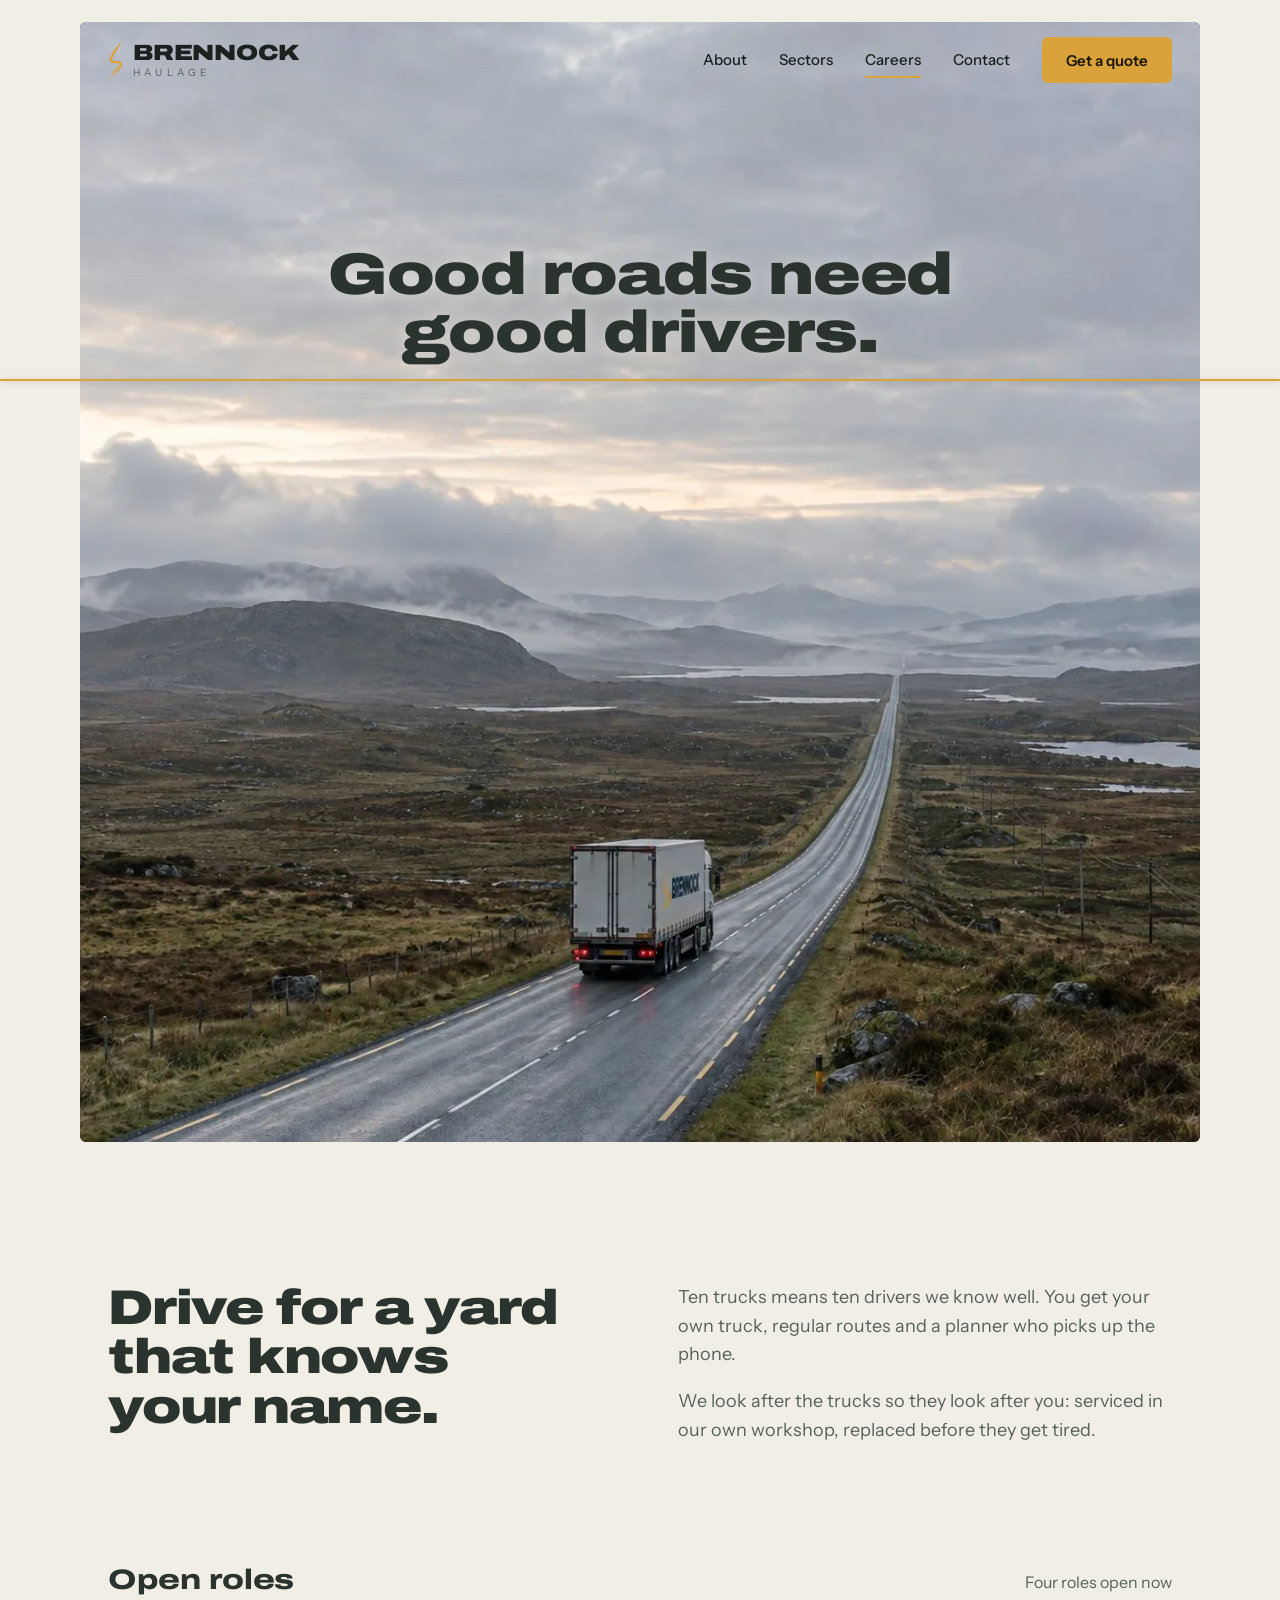
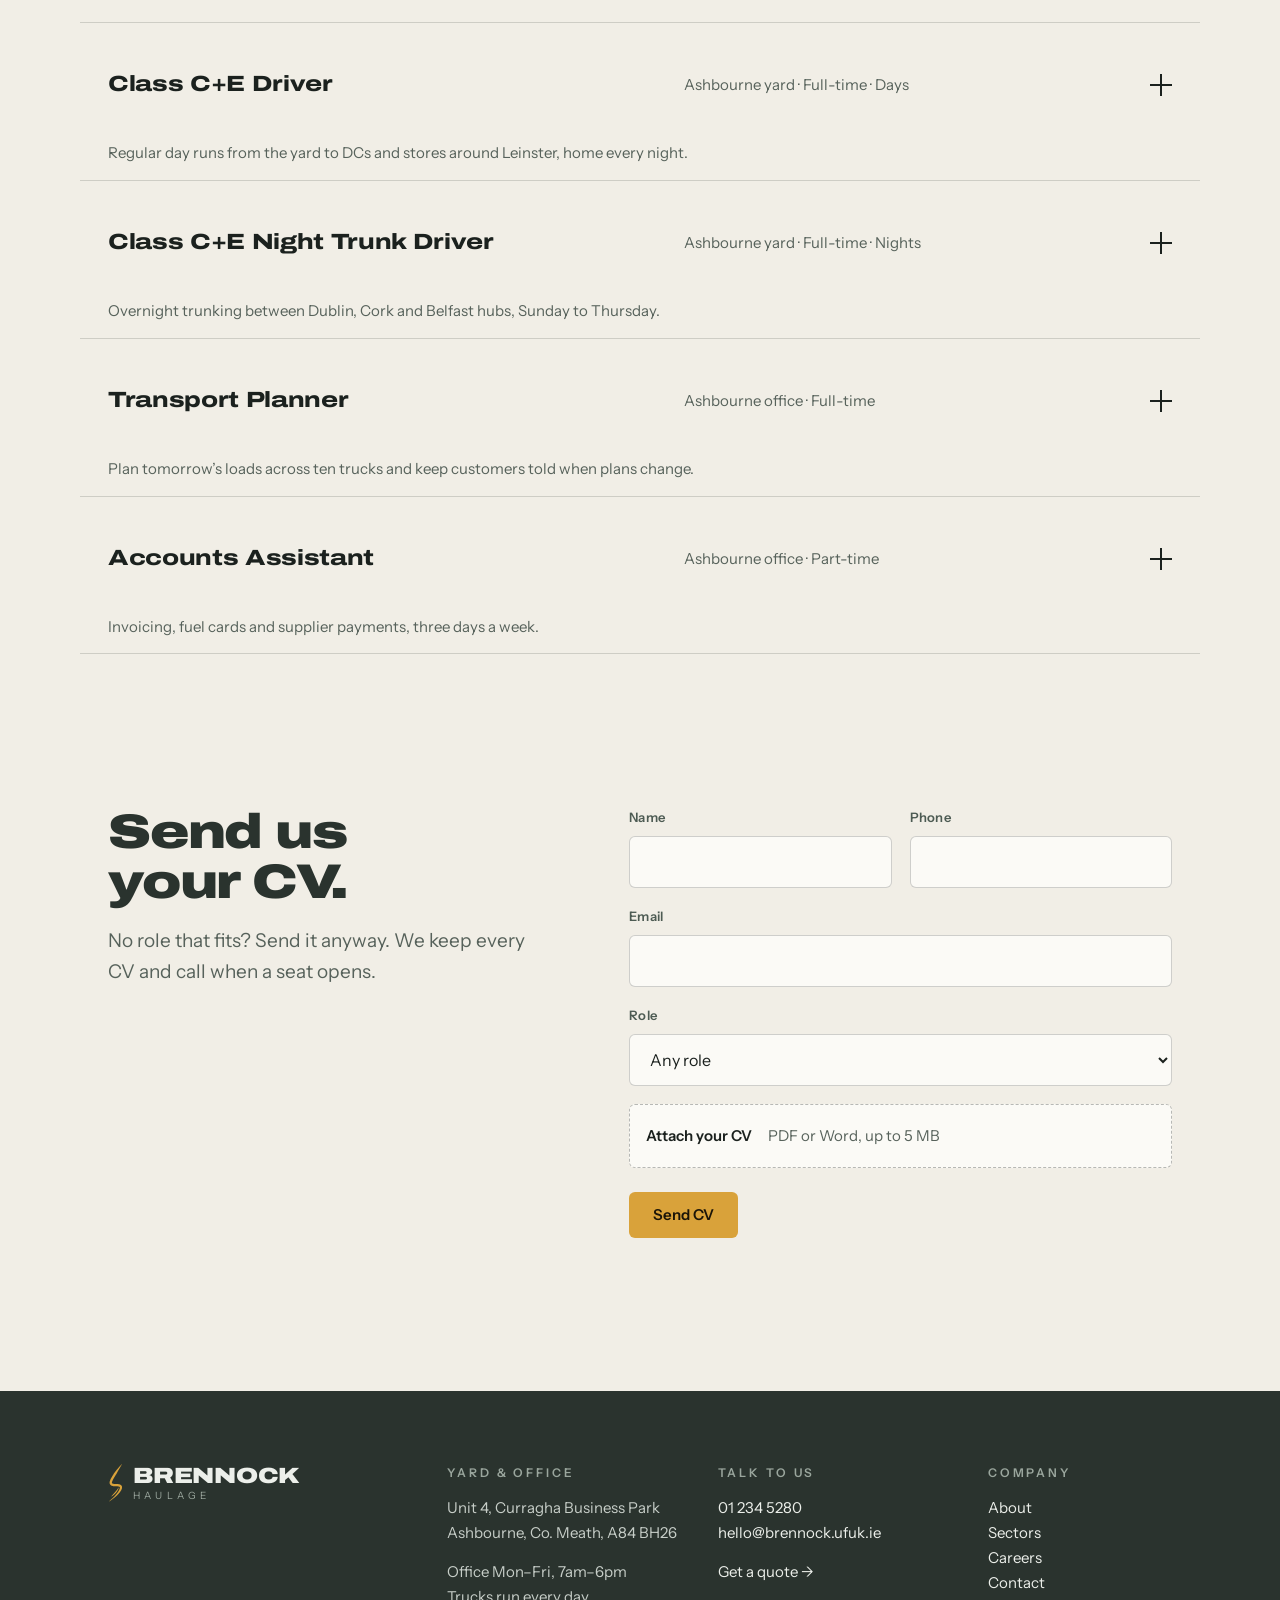
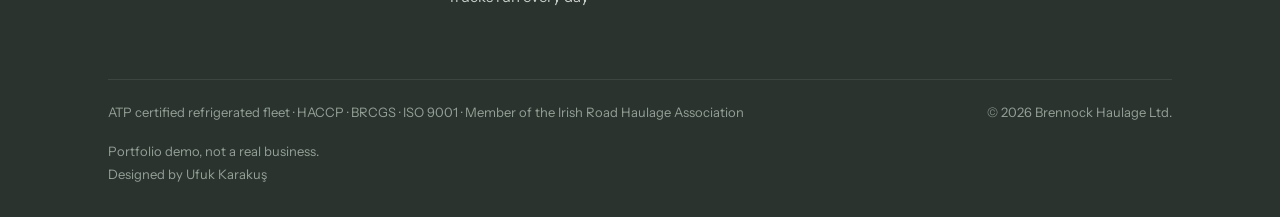
==== careers/index.html @ 94e99e0e "Brennock Haulage: concept site for a Meath haulage yard Co-Authored-By: Claude Sonnet 5.5 <noreply@a" ====
<!doctype html>
<html lang="en-IE">
<head>
<meta charset="utf-8">
<meta name="viewport" content="width=device-width,initial-scale=1">
<title>Careers · Brennock Haulage</title>
<meta name="description" content="Drive or plan for a yard that knows your name. Open roles at Brennock Haulage, Ashbourne.">
<meta name="robots" content="noindex, nofollow">
<meta name="theme-color" content="#F1EEE6">
<link rel="icon" href="/favicon.svg" type="image/svg+xml">
<link rel="apple-touch-icon" href="/apple-touch-icon.png">
<link rel="preconnect" href="https://fonts.googleapis.com">
<link rel="preconnect" href="https://fonts.gstatic.com" crossorigin>
<link rel="stylesheet" href="https://fonts.googleapis.com/css2?family=Archivo:wdth,wght@125,700;125,800;125,900&family=Instrument+Sans:wght@400;500;600&display=swap">
<link rel="stylesheet" href="/assets/site.css">
<style>
.intro { padding: clamp(96px, 11vw, 150px) 0 clamp(64px, 8vw, 104px); }
.intro .wrap { padding: 0 var(--gut); display: grid; grid-template-columns: minmax(0, 1fr) minmax(0, 1fr); gap: clamp(32px, 6vw, 96px); }
.intro p { margin: 0 0 18px; font-size: 18px; color: var(--ink-soft); }
.roles-head { padding: 0 var(--gut) 26px; display: flex; justify-content: space-between; align-items: end; gap: 24px; }
.roles-head p { margin: 0; color: var(--ink-soft); }
/* rows: the list keeps one fixed height; opening a row compresses the others instead of pushing the page */
.roles { --closed: 116px; --squeezed: 64px; --open: 440px; position: relative; height: calc(var(--open) + 3 * var(--squeezed)); }
.roles:not(.has-open) { height: calc(var(--open) + 3 * var(--squeezed)); }
.role { position: relative; overflow: hidden; border-top: 1px solid rgba(27,33,30,0.16); height: calc((var(--open) + 3 * var(--squeezed)) / 4);
  transition: height 520ms cubic-bezier(.2,.7,.2,1), background-color 300ms; }
.role:last-child { border-bottom: 1px solid rgba(27,33,30,0.16); }
.roles.has-open .role { height: var(--squeezed); }
.roles.has-open .role.open { height: var(--open); background: var(--page-2); }
.role > button { all: unset; box-sizing: border-box; cursor: pointer; width: 100%; display: grid; grid-template-columns: minmax(0, 1.3fr) minmax(0, 1fr) 40px; align-items: center; gap: 24px; padding: 0 var(--gut); height: var(--squeezed); }
.roles:not(.has-open) .role > button { height: calc((var(--open) + 3 * var(--squeezed)) / 4 - 34px); }
.role h3 { margin: 0; font-family: var(--display); font-stretch: 125%; font-weight: 800; font-size: 22px; letter-spacing: -0.015em; }
.role .meta { font-size: 15px; color: var(--ink-soft); }
.role .pm { justify-self: end; width: 22px; height: 22px; position: relative; }
.role .pm::before, .role .pm::after { content: ""; position: absolute; left: 0; right: 0; top: 50%; height: 2px; margin-top: -1px; background: var(--ink); transition: transform 400ms; }
.role .pm::after { transform: rotate(90deg); }
.role.open .pm::after { transform: rotate(0deg); }
.role .short { margin: -6px var(--gut) 0; font-size: 15px; color: var(--ink-soft); max-width: 70ch; transition: opacity 300ms; }
.roles.has-open .role .short { opacity: 0; }
.role .detail { position: absolute; left: 0; right: 0; top: var(--squeezed); padding: 8px var(--gut) 28px; opacity: 0; transition: opacity 400ms ease 160ms;
  display: grid; grid-template-columns: minmax(0, 1.3fr) minmax(0, 1fr) minmax(0, 1fr); gap: 40px; }
.role.open .detail { opacity: 1; }
.role:not(.open) .detail { visibility: hidden; transition: opacity 200ms, visibility 0s 200ms; }
.detail p { margin: 0 0 22px; font-size: 16.5px; color: var(--ink-soft); }
.detail h4 { margin: 0 0 10px; font-size: 12px; letter-spacing: 0.22em; text-transform: uppercase; font-weight: 600; color: var(--smoke-d); }
.detail ul { margin: 0; padding: 0; list-style: none; font-size: 15.5px; line-height: 1.9; }
.detail li { display: flex; align-items: center; gap: 10px; }
.detail li::before { content: ""; width: 7px; height: 7px; border-radius: 50%; background: var(--amber); flex: none; }
.apply-wrap { padding: clamp(110px, 12vw, 160px) 0 clamp(110px, 12vw, 160px); }
.apply { padding: 0 var(--gut); display: grid; grid-template-columns: minmax(0, 0.9fr) minmax(0, 1.1fr); gap: clamp(32px, 6vw, 96px); align-items: start; }
.apply .lede { margin-top: 20px; }
form.cv { display: grid; grid-template-columns: 1fr 1fr; gap: 18px; }
form.cv label { min-width: 0; display: grid; gap: 8px; font-size: 13px; font-weight: 600; letter-spacing: 0.02em; color: var(--smoke-d); }
form.cv .full { grid-column: 1 / -1; }
form.cv { min-width: 0; }
form.cv input, form.cv select { width: 100%; min-width: 0; font: 16px var(--body); color: var(--ink); height: 52px; padding: 0 16px; border: 1px solid rgba(27,33,30,0.2); border-radius: var(--radius); background: #FBFAF6; }
form.cv label.file { display: flex; align-items: center; gap: 16px; height: 64px; padding: 0 16px; border: 1px dashed rgba(27,33,30,0.3); border-radius: var(--radius); background: #FBFAF6; cursor: pointer; font-size: 15px; color: var(--ink-soft); font-weight: 400; letter-spacing: 0; }
.file input { position: absolute; width: 1px; height: 1px; opacity: 0; }
.file b { color: var(--ink); font-weight: 600; }
form.cv .send { grid-column: 1 / -1; display: flex; align-items: center; gap: 20px; margin-top: 6px; }
.thanks { display: none; font-size: 15.5px; color: var(--smoke-d); }
form.sent .thanks { display: block; }
@media (max-width: 860px) {
  .intro .wrap, .apply { grid-template-columns: minmax(0, 1fr); gap: 28px; }
  .roles { --squeezed: 96px; }
  .role > button { grid-template-columns: minmax(0, 1fr) 32px; grid-template-areas: "t pm" "m pm"; gap: 4px 16px; align-content: center; }
  .roles:not(.has-open) .role > button { height: calc((var(--open) + 3 * var(--squeezed)) / 4 - 76px); }
  .role > button h3 { grid-area: t; font-size: 20px; }
  .role > button .meta { grid-area: m; }
  .role > button .pm { grid-area: pm; }
  .role .detail { grid-template-columns: minmax(0, 1fr); gap: 22px; }
  .detail p { margin-bottom: 18px; }
}
@media (max-width: 600px) {
  form.cv { grid-template-columns: minmax(0, 1fr); }
  .roles-head { flex-direction: column; align-items: start; gap: 6px; }
  .apply-wrap { padding-block: 72px; }
  .intro { padding-block: 64px 48px; }
}
form.cv label.file { position: relative; }
form.cv label.file input { position: absolute; width: 1px; height: 1px; min-width: 0; padding: 0; border: 0; }
</style>
</head>
<body>
<a class="skip" href="#main">Skip to content</a>
<svg width="0" height="0" style="position:absolute" aria-hidden="true" focusable="false"><symbol id="bh-mark" viewBox="0 0 22 58"><path d="M20.46 1.17 L20.20 1.40 L19.91 1.69 L19.58 2.02 L19.22 2.40 L18.82 2.81 L18.40 3.25 L17.96 3.73 L17.50 4.23 L17.04 4.74 L16.56 5.27 L16.09 5.81 L15.61 6.35 L15.15 6.90 L14.69 7.44 L14.24 7.98 L13.77 8.55 L13.29 9.14 L12.79 9.74 L12.29 10.36 L11.79 10.99 L11.28 11.63 L10.77 12.27 L10.27 12.91 L9.77 13.55 L9.29 14.18 L8.85 14.83 L8.45 15.48 L8.06 16.10 L7.68 16.72 L7.30 17.34 L6.92 17.96 L6.54 18.59 L6.17 19.21 L5.80 19.82 L5.45 20.43 L5.11 21.04 L4.78 21.63 L4.47 22.20 L4.18 22.76 L3.91 23.31 L3.66 23.83 L3.44 24.33 L3.24 24.80 L3.07 25.24 L2.91 25.67 L2.77 26.09 L2.65 26.50 L2.54 26.90 L2.46 27.29 L2.40 27.69 L2.36 28.08 L2.34 28.48 L2.36 28.87 L2.40 29.26 L2.48 29.65 L2.58 30.03 L2.72 30.40 L2.90 30.77 L3.11 31.11 L3.34 31.44 L3.61 31.74 L3.89 32.01 L4.20 32.26 L4.52 32.49 L4.86 32.69 L5.21 32.88 L5.58 33.04 L5.96 33.19 L6.35 33.32 L6.77 33.45 L7.26 33.56 L7.78 33.64 L8.31 33.69 L8.86 33.72 L9.40 33.75 L9.96 33.76 L10.51 33.76 L11.06 33.77 L11.59 33.77 L12.10 33.78 L12.58 33.79 L13.02 33.81 L13.41 33.84 L13.77 33.88 L14.13 33.94 L14.50 34.00 L14.85 34.06 L15.19 34.11 L15.50 34.17 L15.79 34.24 L16.05 34.30 L16.29 34.37 L16.49 34.43 L16.66 34.49 L16.80 34.55 L16.91 34.60 L16.98 34.64 L17.04 34.69 L17.10 34.75 L17.17 34.82 L17.23 34.89 L17.28 34.97 L17.32 35.05 L17.36 35.14 L17.39 35.25 L17.42 35.37 L17.44 35.51 L17.45 35.68 L17.44 35.87 L17.43 36.08 L17.39 36.32 L17.34 36.58 L17.26 36.87 L17.17 37.19 L17.05 37.54 L16.91 37.91 L16.75 38.29 L16.57 38.70 L16.38 39.12 L16.16 39.55 L15.93 39.99 L15.68 40.44 L15.42 40.89 L15.14 41.35 L14.84 41.81 L14.54 42.27 L14.21 42.75 L13.86 43.23 L13.49 43.74 L13.09 44.25 L12.68 44.77 L12.25 45.30 L11.80 45.84 L11.35 46.37 L10.89 46.91 L10.42 47.44 L9.94 47.97 L9.47 48.48 L8.99 48.99 L8.52 49.48 L8.04 49.98 L7.51 50.49 L6.95 51.02 L6.38 51.55 L5.78 52.08 L5.19 52.61 L4.60 53.12 L4.03 53.62 L3.48 54.09 L2.96 54.54 L2.49 54.94 L2.06 55.31 L1.70 55.62 L1.41 55.88 L1.59 56.12 L1.91 55.90 L2.31 55.63 L2.77 55.32 L3.29 54.97 L3.85 54.59 L4.46 54.18 L5.09 53.75 L5.73 53.30 L6.39 52.84 L7.05 52.38 L7.69 51.91 L8.32 51.43 L8.92 50.97 L9.48 50.52 L10.01 50.07 L10.55 49.60 L11.09 49.13 L11.63 48.65 L12.17 48.16 L12.70 47.66 L13.22 47.16 L13.73 46.66 L14.23 46.16 L14.72 45.66 L15.19 45.17 L15.63 44.68 L16.06 44.20 L16.46 43.73 L16.84 43.26 L17.21 42.79 L17.56 42.32 L17.90 41.84 L18.22 41.37 L18.52 40.91 L18.81 40.45 L19.08 39.99 L19.33 39.54 L19.56 39.10 L19.77 38.67 L19.95 38.24 L20.12 37.82 L20.26 37.42 L20.38 37.01 L20.47 36.62 L20.54 36.22 L20.59 35.83 L20.60 35.44 L20.59 35.05 L20.54 34.67 L20.47 34.29 L20.36 33.92 L20.22 33.57 L20.05 33.23 L19.85 32.91 L19.62 32.60 L19.36 32.31 L19.06 32.03 L18.72 31.78 L18.37 31.57 L18.01 31.39 L17.65 31.24 L17.29 31.12 L16.92 31.01 L16.55 30.92 L16.18 30.84 L15.80 30.77 L15.42 30.70 L15.04 30.64 L14.65 30.58 L14.23 30.52 L13.76 30.46 L13.24 30.42 L12.71 30.39 L12.17 30.38 L11.62 30.37 L11.08 30.37 L10.54 30.36 L10.01 30.36 L9.50 30.35 L9.03 30.33 L8.59 30.30 L8.21 30.26 L7.89 30.21 L7.63 30.15 L7.37 30.08 L7.12 29.99 L6.89 29.90 L6.70 29.82 L6.52 29.72 L6.37 29.64 L6.25 29.55 L6.15 29.47 L6.06 29.39 L6.00 29.31 L5.94 29.23 L5.89 29.16 L5.85 29.07 L5.82 28.97 L5.79 28.86 L5.76 28.75 L5.75 28.62 L5.74 28.48 L5.75 28.32 L5.77 28.13 L5.80 27.92 L5.85 27.68 L5.92 27.42 L6.01 27.12 L6.12 26.80 L6.25 26.45 L6.40 26.07 L6.56 25.67 L6.75 25.25 L6.96 24.79 L7.21 24.31 L7.47 23.80 L7.76 23.26 L8.07 22.70 L8.40 22.13 L8.74 21.54 L9.09 20.94 L9.45 20.34 L9.82 19.73 L10.20 19.11 L10.57 18.50 L10.94 17.90 L11.32 17.29 L11.72 16.66 L12.12 16.01 L12.49 15.33 L12.88 14.63 L13.27 13.93 L13.66 13.22 L14.05 12.52 L14.45 11.83 L14.84 11.14 L15.22 10.47 L15.59 9.81 L15.96 9.17 L16.31 8.56 L16.65 7.96 L17.01 7.35 L17.37 6.74 L17.73 6.13 L18.09 5.52 L18.45 4.92 L18.79 4.35 L19.12 3.79 L19.43 3.26 L19.71 2.77 L19.97 2.32 L20.20 1.91 L20.40 1.54 L20.54 1.23Z"/><path d="M15.37 35.57 L15.37 35.58 L15.36 35.59 L15.37 35.60 L15.37 35.60 L15.36 35.60 L15.36 35.59 L15.36 35.59 L15.35 35.58 L15.35 35.59 L15.34 35.59 L15.34 35.59 L15.33 35.60 L15.32 35.61 L15.31 35.62 L15.30 35.64 L15.29 35.66 L15.28 35.67 L15.27 35.69 L15.26 35.72 L15.25 35.74 L15.24 35.76 L15.22 35.78 L15.21 35.81 L15.19 35.83 L15.18 35.86 L15.16 35.89 L15.15 35.92 L15.13 35.95 L15.11 35.99 L15.09 36.02 L15.06 36.06 L15.04 36.11 L15.02 36.15 L14.99 36.19 L14.96 36.24 L14.94 36.28 L14.91 36.33 L14.88 36.38 L14.85 36.43 L14.82 36.48 L14.79 36.53 L14.76 36.58 L14.72 36.64 L14.69 36.70 L14.65 36.75 L14.62 36.81 L14.58 36.88 L14.54 36.94 L14.50 37.00 L14.46 37.07 L14.41 37.13 L14.37 37.20 L14.33 37.26 L14.28 37.33 L14.24 37.40 L14.19 37.47 L14.15 37.53 L14.10 37.60 L14.05 37.68 L14.00 37.75 L13.95 37.82 L13.90 37.89 L13.85 37.97 L13.80 38.04 L13.75 38.12 L13.69 38.19 L13.64 38.27 L13.59 38.35 L13.53 38.42 L13.47 38.50 L13.42 38.58 L13.36 38.65 L13.30 38.73 L13.25 38.81 L13.19 38.89 L13.13 38.97 L13.07 39.05 L13.01 39.13 L12.95 39.21 L12.88 39.29 L12.82 39.37 L12.76 39.45 L12.70 39.53 L12.63 39.62 L12.57 39.70 L12.51 39.78 L12.44 39.86 L12.38 39.94 L12.32 40.02 L12.25 40.10 L12.18 40.18 L12.12 40.26 L12.05 40.35 L11.98 40.43 L11.91 40.51 L11.84 40.60 L11.77 40.68 L11.70 40.77 L11.63 40.86 L11.55 40.95 L11.48 41.04 L11.40 41.13 L11.32 41.22 L11.24 41.31 L11.16 41.40 L11.08 41.50 L11.00 41.59 L10.92 41.69 L10.84 41.78 L10.75 41.88 L10.67 41.98 L10.58 42.07 L10.50 42.17 L10.41 42.27 L10.32 42.37 L10.23 42.47 L10.14 42.57 L10.05 42.68 L9.96 42.78 L9.87 42.88 L9.78 42.99 L9.69 43.09 L9.59 43.20 L9.50 43.30 L9.41 43.41 L9.31 43.51 L9.22 43.62 L9.13 43.72 L9.03 43.83 L8.94 43.94 L8.84 44.05 L8.75 44.15 L8.65 44.26 L8.56 44.37 L8.46 44.48 L8.36 44.59 L8.27 44.70 L8.17 44.80 L8.08 44.91 L7.98 45.02 L7.89 45.13 L7.79 45.24 L7.70 45.34 L7.60 45.45 L7.51 45.56 L7.41 45.67 L7.32 45.78 L7.22 45.89 L7.13 45.99 L7.04 46.10 L6.94 46.21 L6.85 46.32 L6.76 46.42 L6.66 46.53 L6.57 46.64 L6.47 46.75 L6.37 46.86 L6.27 46.98 L6.17 47.09 L6.07 47.21 L5.97 47.32 L5.87 47.44 L5.78 47.55 L5.69 47.65 L5.61 47.76 L5.53 47.85 L5.46 47.94 L5.39 48.02 L5.34 48.09 L5.29 48.16 L5.24 48.22 L5.20 48.28 L5.17 48.33 L5.13 48.37 L5.10 48.41 L5.08 48.45 L5.06 48.49 L5.04 48.52 L5.02 48.55 L5.00 48.58 L4.99 48.61 L4.99 48.65 L5.06 48.73 L5.10 48.74 L5.13 48.73 L5.16 48.72 L5.19 48.71 L5.23 48.70 L5.27 48.69 L5.31 48.67 L5.36 48.65 L5.41 48.62 L5.47 48.59 L5.53 48.56 L5.60 48.52 L5.68 48.48 L5.76 48.43 L5.85 48.38 L5.94 48.32 L6.05 48.25 L6.16 48.18 L6.27 48.10 L6.40 48.02 L6.52 47.94 L6.65 47.85 L6.77 47.76 L6.90 47.67 L7.03 47.57 L7.15 47.48 L7.27 47.39 L7.39 47.30 L7.50 47.21 L7.62 47.12 L7.73 47.03 L7.84 46.94 L7.96 46.85 L8.07 46.76 L8.18 46.66 L8.30 46.57 L8.41 46.47 L8.52 46.38 L8.63 46.28 L8.74 46.18 L8.85 46.09 L8.96 45.99 L9.07 45.89 L9.18 45.79 L9.29 45.69 L9.39 45.59 L9.50 45.49 L9.61 45.39 L9.72 45.29 L9.82 45.19 L9.93 45.09 L10.04 44.98 L10.14 44.88 L10.24 44.78 L10.35 44.67 L10.45 44.57 L10.55 44.47 L10.65 44.37 L10.75 44.26 L10.85 44.16 L10.95 44.05 L11.05 43.95 L11.14 43.85 L11.24 43.74 L11.33 43.64 L11.43 43.53 L11.52 43.43 L11.61 43.33 L11.70 43.22 L11.79 43.12 L11.88 43.02 L11.96 42.92 L12.05 42.82 L12.13 42.71 L12.22 42.61 L12.30 42.51 L12.38 42.41 L12.46 42.31 L12.54 42.21 L12.62 42.11 L12.69 42.02 L12.77 41.92 L12.84 41.82 L12.91 41.72 L12.98 41.63 L13.05 41.53 L13.12 41.44 L13.19 41.34 L13.25 41.25 L13.32 41.16 L13.38 41.06 L13.44 40.97 L13.50 40.88 L13.56 40.79 L13.62 40.70 L13.68 40.60 L13.74 40.51 L13.79 40.42 L13.85 40.33 L13.91 40.23 L13.96 40.14 L14.02 40.05 L14.07 39.96 L14.13 39.86 L14.18 39.77 L14.23 39.68 L14.28 39.59 L14.33 39.49 L14.38 39.40 L14.42 39.31 L14.47 39.22 L14.52 39.13 L14.56 39.04 L14.61 38.95 L14.65 38.86 L14.69 38.77 L14.73 38.68 L14.77 38.60 L14.81 38.51 L14.85 38.42 L14.89 38.33 L14.93 38.25 L14.96 38.16 L15.00 38.08 L15.03 38.00 L15.06 37.92 L15.09 37.83 L15.12 37.75 L15.15 37.67 L15.18 37.59 L15.21 37.51 L15.24 37.43 L15.26 37.36 L15.29 37.28 L15.31 37.21 L15.33 37.13 L15.35 37.06 L15.37 36.99 L15.39 36.92 L15.41 36.86 L15.43 36.79 L15.44 36.73 L15.46 36.66 L15.47 36.60 L15.48 36.54 L15.49 36.48 L15.50 36.42 L15.51 36.37 L15.52 36.32 L15.53 36.26 L15.53 36.22 L15.54 36.17 L15.54 36.12 L15.55 36.08 L15.55 36.04 L15.55 35.99 L15.55 35.95 L15.55 35.92 L15.55 35.88 L15.55 35.85 L15.55 35.82 L15.55 35.79 L15.54 35.76 L15.54 35.74 L15.53 35.71 L15.53 35.69 L15.53 35.68 L15.52 35.66 L15.52 35.64 L15.51 35.63 L15.51 35.62 L15.50 35.61 L15.50 35.60 L15.50 35.59 L15.49 35.58 L15.49 35.57 L15.49 35.56 L15.48 35.55 L15.48 35.56 L15.48 35.56 L15.48 35.57 L15.47 35.57Z"/></symbol></svg>
<header class="over">
  <div class="wrap">
    <a class="logo" href="/" aria-label="Brennock Haulage home">
      <svg class="mark" viewBox="0 0 22 58" aria-hidden="true"><use href="#bh-mark"/></svg>
      <span class="word"><b>BRENNOCK</b> <small>Haulage</small></span>
    </a>
    <nav id="site-nav" aria-label="Main"><a href="/about/">About</a><a href="/sectors/">Sectors</a><a href="/careers/" aria-current="page">Careers</a><a href="/contact/">Contact</a><a class="btn" href="/quote/">Get a quote</a></nav>
    <button class="menu-btn" type="button" aria-expanded="false" aria-controls="site-nav" aria-label="Menu"><span></span><span></span></button>
  </div>
</header>
<main id="main">
<section class="sig" data-dark-header>
  <div class="rule" aria-hidden="true"></div>
  <div class="frame">
    <picture><source srcset="/assets/img/sig-careers.webp" type="image/webp"><img alt="A Brennock lorry driving away along a long straight road across misty bogland" src="/assets/img/sig-careers.jpg" loading="lazy" decoding="async"></picture>
    <h1 class="slogan ink" data-at="0.20">Good roads need good drivers.</h1>
  </div>
</section>

<section class="intro">
  <div class="wrap">
    <h2 class="big rise">Drive for a yard that knows your name.</h2>
    <div class="rise d1">
      <p>Ten trucks means ten drivers we know well. You get your own truck, regular routes and a planner who picks up the phone.</p>
      <p>We look after the trucks so they look after you: serviced in our own workshop, replaced before they get tired.</p>
    </div>
  </div>
</section>

<section>
  <div class="wrap">
    <div class="roles-head rise"><h3 class="mid">Open roles</h3><p>Four roles open now</p></div>
    <div class="roles rise">
    <div class="role">
      <button type="button" aria-expanded="false"><h3>Class C+E Driver</h3><span class="meta">Ashbourne yard · Full-time · Days</span><span class="pm" aria-hidden="true"></span></button>
      <p class="short">Regular day runs from the yard to DCs and stores around Leinster, home every night.</p>
      <div class="detail">
        <div><p>You will run fixed routes for the same customers most weeks: chilled food, retail pallets and building supplies. Your own truck, kept clean and serviced in our workshop.</p><a class="btn" href="#apply" data-role="Class C+E Driver">Apply for this role</a></div>
        <div><h4>You’ll need</h4><ul><li>Full C+E licence and CPC card</li><li>Digital tacho card</li><li>Reefer experience a plus, not a must</li></ul></div>
        <div><h4>You’ll get</h4><ul><li>Home every night</li><li>Same truck, same routes</li><li>Paid overtime and pension</li></ul></div>
      </div>
    </div>
    <div class="role">
      <button type="button" aria-expanded="false"><h3>Class C+E Night Trunk Driver</h3><span class="meta">Ashbourne yard · Full-time · Nights</span><span class="pm" aria-hidden="true"></span></button>
      <p class="short">Overnight trunking between Dublin, Cork and Belfast hubs, Sunday to Thursday.</p>
      <div class="detail">
        <div><p>You take loaded trailers out after evening loading and swap at the hub, back in the yard for the morning shift. Quiet roads, steady work.</p><a class="btn" href="#apply" data-role="Class C+E Night Trunk Driver">Apply for this role</a></div>
        <div><h4>You’ll need</h4><ul><li>Full C+E licence and CPC card</li><li>Comfortable with night work</li><li>Clean licence</li></ul></div>
        <div><h4>You’ll get</h4><ul><li>Night premium</li><li>Four-night week option</li><li>Pension and health cover</li></ul></div>
      </div>
    </div>
    <div class="role">
      <button type="button" aria-expanded="false"><h3>Transport Planner</h3><span class="meta">Ashbourne office · Full-time</span><span class="pm" aria-hidden="true"></span></button>
      <p class="short">Plan tomorrow’s loads across ten trucks and keep customers told when plans change.</p>
      <div class="detail">
        <div><p>You will build the daily plan, book dock slots, and be the voice customers hear when they ring. You will sit ten metres from the yard, so you will know every driver by name.</p><a class="btn" href="#apply" data-role="Transport Planner">Apply for this role</a></div>
        <div><h4>You’ll need</h4><ul><li>Planning experience in road haulage</li><li>Calm on the phone</li><li>Comfortable with spreadsheets and telematics</li></ul></div>
        <div><h4>You’ll get</h4><ul><li>Office hours, Mon–Fri</li><li>Training on our systems</li><li>Pension and health cover</li></ul></div>
      </div>
    </div>
    <div class="role">
      <button type="button" aria-expanded="false"><h3>Accounts Assistant</h3><span class="meta">Ashbourne office · Part-time</span><span class="pm" aria-hidden="true"></span></button>
      <p class="short">Invoicing, fuel cards and supplier payments, three days a week.</p>
      <div class="detail">
        <div><p>You will keep the numbers tidy: invoices out after delivery, fuel and toll statements matched, suppliers paid on time.</p><a class="btn" href="#apply" data-role="Accounts Assistant">Apply for this role</a></div>
        <div><h4>You’ll need</h4><ul><li>Experience with invoicing and reconciliations</li><li>Sage or Xero</li><li>Eye for detail</li></ul></div>
        <div><h4>You’ll get</h4><ul><li>Three fixed days</li><li>Flexible hours</li><li>Paid holidays pro rata</li></ul></div>
      </div>
    </div>
    </div>
  </div>
</section>

<section class="apply-wrap" id="apply">
  <div class="wrap"><div class="apply">
    <div class="rise">
      <h2 class="big">Send us your CV.</h2>
      <p class="lede">No role that fits? Send it anyway. We keep every CV and call when a seat opens.</p>
    </div>
    <form class="cv rise d1" novalidate>
      <label>Name<input name="name" autocomplete="name"></label>
      <label>Phone<input name="phone" type="tel" autocomplete="tel"></label>
      <label class="full">Email<input name="email" type="email" autocomplete="email"></label>
      <label class="full">Role<select name="role" id="roleSel"><option>Any role</option><option>Class C+E Driver</option><option>Class C+E Night Trunk Driver</option><option>Transport Planner</option><option>Accounts Assistant</option></select></label>
      <label class="full file"><input type="file" name="cv" accept=".pdf,.doc,.docx"><b>Attach your CV</b><span id="fileName">PDF or Word, up to 5 MB</span></label>
      <div class="send"><button class="btn" type="submit">Send CV</button><span class="thanks" role="status">Thanks. We will be in touch within a week.</span></div>
    </form>
  </div></div>
</section>

</main>
<footer class="foot">
  <div class="wrap">
    <div class="foot-top">
      <a class="logo" href="/" aria-label="Brennock Haulage home">
      <svg class="mark" viewBox="0 0 22 58" aria-hidden="true"><use href="#bh-mark"/></svg>
      <span class="word"><b>BRENNOCK</b> <small>Haulage</small></span>
    </a>
      <div>
        <h2>Yard &amp; office</h2>
        <p>Unit 4, Curragha Business Park<br>Ashbourne, Co. Meath, A84 BH26</p>
        <p>Office Mon–Fri, 7am–6pm<br>Trucks run every day</p>
      </div>
      <div>
        <h2>Talk to us</h2>
        <p><a href="tel:+35312345280">01 234 5280</a><br><a href="mailto:hello@brennock.ufuk.ie">hello@brennock.ufuk.ie</a></p>
        <p><a href="/quote/">Get a quote →</a></p>
      </div>
      <div>
        <h2>Company</h2>
        <p><a href="/about/">About</a><br><a href="/sectors/">Sectors</a><br><a href="/careers/">Careers</a><br><a href="/contact/">Contact</a></p>
      </div>
    </div>
    <div class="foot-base">
      <span>ATP certified refrigerated fleet · HACCP · BRCGS · ISO 9001 · Member of the Irish Road Haulage Association</span>
      <span>© 2026 Brennock Haulage Ltd.</span>
    </div>
    <div class="foot-demo"><span>Portfolio demo, not a real business.</span><span>Designed by Ufuk Karakuş</span></div>
  </div>
</footer>
<script src="/assets/site.js"></script>
<script>
(function () {
  var list = document.querySelector('.roles'), roles = list.querySelectorAll('.role');
  // on narrow screens the open row needs more room: size the fixed list to the longest detail, still one fixed height
  var narrow = window.matchMedia('(max-width: 860px)');
  function fit() {
    list.style.removeProperty('--open');
    if (!narrow.matches) return;
    var sq = parseFloat(getComputedStyle(list).getPropertyValue('--squeezed')) || 96, need = 0;
    roles.forEach(function (r) { need = Math.max(need, r.querySelector('.detail').scrollHeight); });
    list.style.setProperty('--open', Math.ceil(sq + need + 8) + 'px');
  }
  fit(); window.addEventListener('resize', fit); window.addEventListener('load', fit);
  if (document.fonts && document.fonts.ready) document.fonts.ready.then(fit);
  roles.forEach(function (r) {
    r.querySelector('button').addEventListener('click', function () {
      var open = !r.classList.contains('open');
      roles.forEach(function (x) { x.classList.remove('open'); x.querySelector('button').setAttribute('aria-expanded', 'false'); });
      if (open) { r.classList.add('open'); this.setAttribute('aria-expanded', 'true'); }
      list.classList.toggle('has-open', open);
    });
  });
  document.querySelectorAll('[data-role]').forEach(function (a) {
    a.addEventListener('click', function () { document.getElementById('roleSel').value = a.dataset.role; });
  });
  var f = document.querySelector('.file input');
  f.addEventListener('change', function () { if (f.files[0]) document.getElementById('fileName').textContent = f.files[0].name; });
  // nothing is sent: "Send CV" opens the action-moment dialog, and the thank-you shows once it is closed
  var form = document.querySelector('form.cv');
  form.addEventListener('submit', function (e) {
    e.preventDefault();
    BH.concept('cv', function () { form.classList.add('sent'); });
  });
})();
</script>
</body>
</html>
---- assets/site.css ----
/* Brennock Haulage — shared styles. Cream ground, green-leaning smoke greys, amber as the one accent. */
:root {
  --page: #F1EEE6;
  --page-2: #E6E3D9;
  --smoke-l: #D5DAD3;
  --smoke: #8F9B92;
  --smoke-d: #4D5B53;
  --smoke-dd: #2A332E;
  --ink: #1B211E;
  --ink-soft: #57625B;
  --amber: #D9A23A;
  --head: #2A332E;        /* big headings: the military green-smoke of the footer */
  --amber-ink: #1A1408;
  --display: "Archivo", "Arial Black", "Helvetica Neue", Arial, sans-serif;
  --body: "Instrument Sans", "Helvetica Neue", Arial, sans-serif;
  --radius: 6px;
  --hdr: 76px;
  --gut: 28px;
  color-scheme: light;
}
* { box-sizing: border-box; }
html { overflow-x: clip; scroll-behavior: smooth; }
html, body { margin: 0; background: var(--page); color: var(--ink); }
body { font-family: var(--body); font-size: 16px; line-height: 1.6; }
img { max-width: 100%; display: block; }
picture { display: contents; }
a { color: inherit; }
.wrap { width: min(1120px, 100% - 32px); margin: 0 auto; }
.sr-only { position: absolute; width: 1px; height: 1px; margin: -1px; padding: 0; overflow: hidden; clip: rect(0 0 0 0); white-space: nowrap; border: 0; }
.skip { position: fixed; left: 16px; top: -80px; z-index: 60; background: var(--amber); color: var(--amber-ink); padding: 12px 18px; border-radius: var(--radius); font-weight: 600; text-decoration: none; }
.skip:focus { top: 12px; }

/* ---------- header ---------- */
header { position: fixed; top: 0; left: 0; right: 0; z-index: 20; background: var(--page); transition: background-color 300ms ease;
  --hc: var(--ink); --hc-soft: var(--ink-soft); }
header::after { content: ""; position: absolute; left: 0; right: 0; bottom: -2px; height: 2px; background: var(--amber);
  transform: scaleX(0); transform-origin: left center; transition: transform 500ms cubic-bezier(.2,.7,.2,1); }
header.ruled::after { transform: scaleX(1); }
header.over { background: transparent; --hc: #FFFFFF; --hc-soft: rgba(255,255,255,0.8); }
header.over .logo b, header.over nav a:not(.btn) { text-shadow: 0 1px 12px rgba(10,14,18,0.35); }
header.over.dark-on-photo { --hc: var(--ink); --hc-soft: var(--ink-soft); }
header.over.dark-on-photo .logo b, header.over.dark-on-photo nav a:not(.btn) { text-shadow: none; }
header .wrap { height: calc(var(--hdr) + 22px); padding: 22px var(--gut) 0; display: flex; align-items: center; justify-content: space-between; gap: 24px; }
.logo { display: flex; align-items: center; gap: 10px; text-decoration: none; color: var(--hc); }
.logo svg.mark { width: 15px; height: 40px; flex: none; fill: var(--amber); }
.logo .word { display: flex; flex-direction: column; line-height: 1; }
.logo b { font-family: var(--display); font-weight: 900; font-stretch: 125%; font-size: 22px; letter-spacing: -0.01em; transition: color 300ms; }
.logo:hover b { color: var(--amber); }
.logo small { font-size: 10px; letter-spacing: 0.42em; text-transform: uppercase; margin-top: 4px; color: var(--hc-soft); }
nav { display: flex; align-items: center; gap: 32px; }
nav a { text-decoration: none; font-weight: 500; font-size: 15px; }
nav a:not(.btn) { color: var(--hc); transition: color 300ms, opacity 200ms; position: relative; }
nav a:not(.btn):hover { opacity: 0.7; }
nav a[aria-current="page"]::after { content: ""; position: absolute; left: 0; right: 0; bottom: -6px; height: 2px; background: var(--amber); }
.btn { display: inline-flex; align-items: center; justify-content: center; height: 46px; padding: 0 24px; border: 0; border-radius: var(--radius);
  background: var(--amber); color: var(--amber-ink); font: 600 15px/1 var(--body); text-decoration: none; cursor: pointer; }
.btn:hover { filter: brightness(1.05); }
.btn.dark { background: var(--smoke-dd); color: #F1EEE6; }
a:focus-visible, button:focus-visible, input:focus-visible, select:focus-visible, textarea:focus-visible { outline: 2px solid var(--smoke-d); outline-offset: 3px; }

/* ---------- signature hero (About, Careers): static square photo, slogan, edge-to-edge amber line ---------- */
.sig { position: relative; padding-top: 22px; }
.sig .frame { position: relative; width: min(1120px, 100% - 32px); margin: 0 auto; aspect-ratio: 1 / 1; overflow: hidden; border-radius: var(--radius); background: #3A433D; }
.sig .frame img { position: absolute; inset: 0; width: 100%; height: 100%; object-fit: cover; }
.sig .slogan { position: absolute; left: 6%; right: 6%; margin: 0; text-align: center; font-family: var(--display); font-stretch: 125%; font-weight: 900;
  font-size: clamp(30px, 4.6vw, 72px); line-height: 0.98; letter-spacing: -0.02em; text-wrap: balance; color: #fff;
  text-shadow: 0 2px 24px rgba(10,14,18,0.45), 0 1px 3px rgba(10,14,18,0.35); opacity: 0; transform: translateY(14px);
  transition: opacity 900ms ease, transform 1000ms cubic-bezier(.2,.7,.2,1); }
.sig .slogan.ink { color: var(--head); text-shadow: 0 1px 18px rgba(241,238,230,0.55); }
.sig .slogan.in { opacity: 1; transform: none; }
.sig .rule { position: absolute; z-index: 3; left: 50%; width: 100vw; margin-left: -50vw; height: 2px; background: var(--amber);
  transform: scaleX(0); transform-origin: left center; transition: transform 1100ms cubic-bezier(.2,.7,.2,1) 200ms; box-shadow: 0 1px 6px rgba(10,14,18,0.2); }
.sig .rule.in { transform: scaleX(1); }
.sig .rule.gone { visibility: hidden; }

/* ---------- plain page head (Sectors, Contact, Quote, 404) ---------- */
.page-head { padding: calc(var(--hdr) + 22px + clamp(56px, 8vw, 104px)) 0 clamp(40px, 5vw, 64px); }
.page-head h1 { color: var(--head); margin: 0; font-family: var(--display); font-stretch: 125%; font-weight: 900; font-size: clamp(40px, 6vw, 88px);
  line-height: 0.96; letter-spacing: -0.03em; text-wrap: balance; max-width: 14ch; }
.page-head p { margin: 26px 0 0; max-width: 56ch; font-size: 19px; color: var(--ink-soft); }
.page-head .acts { margin-top: 36px; display: flex; gap: 28px; align-items: center; flex-wrap: wrap; }
.page-head.centre { text-align: center; }
.page-head.centre h1, .page-head.centre p { margin-left: auto; margin-right: auto; }

/* ---------- shared type ---------- */
h2.big { color: var(--head); margin: 0; font-family: var(--display); font-stretch: 125%; font-weight: 900; font-size: clamp(30px, 3.8vw, 54px); line-height: 1.02; letter-spacing: -0.025em; text-wrap: balance; }
h3.mid { color: var(--head); margin: 0; font-family: var(--display); font-stretch: 125%; font-weight: 800; font-size: clamp(22px, 2.2vw, 30px); line-height: 1.08; letter-spacing: -0.015em; }
.lede { font-size: 19px; color: var(--ink-soft); max-width: 60ch; }
.text-link { font-weight: 600; text-decoration: none; border-bottom: 2px solid var(--amber); padding-bottom: 3px; }

/* photos with a slight zoom that drift inside a fixed frame while the page scrolls */
.plx { position: relative; overflow: hidden; border-radius: var(--radius); background: var(--page-2); }
.plx img { position: absolute; left: 0; top: 0; width: 100%; height: 100%; object-fit: cover; transform: translate3d(0, var(--py, 0%), 0) scale(1.12); will-change: transform; }

/* soft reveal: rise and turn opaque once, as the block comes into view */
.rise { opacity: 0; transform: translateY(28px); transition: opacity 900ms ease, transform 1000ms cubic-bezier(.2,.7,.2,1); }
.rise.in { opacity: 1; transform: none; }
.rise.d1 { transition-delay: 120ms; }

/* ---------- footer ---------- */
.foot { background: var(--smoke-dd); color: #C7CEC8; padding-block: 72px 32px; }
.foot .wrap { padding: 0 var(--gut); }
.foot-top { display: grid; grid-template-columns: 1.3fr 1fr 1fr 0.8fr; gap: 40px; }
.foot .logo { --hc: #FFFFFF; --hc-soft: #9AA69D; align-self: start; }
.foot h2 { margin: 0 0 14px; font-size: 12px; letter-spacing: 0.24em; text-transform: uppercase; font-weight: 600; color: #9AA69D; }
.foot p { margin: 0 0 14px; font-size: 15px; line-height: 1.65; }
.foot a { color: #ECEFEA; text-decoration: none; }
.foot a:hover { color: var(--amber); }
.foot-base { margin-top: 56px; padding-top: 22px; border-top: 1px solid rgba(255,255,255,0.09); display: flex; justify-content: space-between; gap: 16px; flex-wrap: wrap; font-size: 13px; color: #94A097; }
.foot-demo { margin-top: 18px; display: grid; gap: 2px; font-size: 13px; color: #94A097; }

/* ---------- action moment: every call, mail, map and send opens this ---------- */
.concept { position: fixed; inset: 0; z-index: 100; display: grid; place-items: center; padding: 20px; background: rgba(27,33,30,0.58);
  opacity: 0; visibility: hidden; transition: opacity 260ms ease, visibility 0s 260ms; }
.concept.on { opacity: 1; visibility: visible; transition: opacity 260ms ease; }
.concept .box { width: min(520px, 100%); background: var(--page); color: var(--ink); border-radius: var(--radius); padding: 36px 36px 30px;
  transform: translateY(10px); transition: transform 320ms cubic-bezier(.2,.7,.2,1); box-shadow: 0 24px 60px rgba(10,14,18,0.35); }
.concept.on .box { transform: none; }
.concept h2 { margin: 0; color: var(--head); font-family: var(--display); font-stretch: 125%; font-weight: 900; font-size: 26px; line-height: 1.08; letter-spacing: -0.02em; }
.concept p { margin: 16px 0 0; font-size: 17px; color: var(--ink-soft); }
.concept .acts { margin-top: 28px; display: flex; align-items: center; gap: 24px; flex-wrap: wrap; }
.concept .acts button.text-link { all: unset; box-sizing: border-box; cursor: pointer; font-weight: 600; border-bottom: 2px solid var(--amber); padding-bottom: 3px; }
.concept .acts button.text-link:focus-visible { outline: 2px solid var(--smoke-d); outline-offset: 3px; }

/* ---------- tablet and phone: nothing breaks; the menu folds into a button ---------- */
.menu-btn { display: none; }
@media (max-width: 860px) {
  .menu-btn { display: inline-flex; flex-direction: column; justify-content: center; align-items: center; gap: 7px; width: 46px; height: 46px; padding: 0; margin: 0 -8px 0 0;
    background: none; border: 0; border-radius: var(--radius); color: var(--hc); cursor: pointer; }
  .menu-btn span { display: block; width: 24px; height: 2px; background: currentColor; transition: transform 300ms cubic-bezier(.2,.7,.2,1), background-color 300ms; }
  header.menu-open .menu-btn span:first-child { transform: translateY(4.5px) rotate(45deg); }
  header.menu-open .menu-btn span:last-child { transform: translateY(-4.5px) rotate(-45deg); }
  header.menu-open { background: var(--page); --hc: var(--ink); --hc-soft: var(--ink-soft); }
  header.menu-open::after { transform: scaleX(1); }
  header.menu-open .logo b, header.menu-open .menu-btn { text-shadow: none; }
  nav { position: fixed; top: calc(var(--hdr) + 22px); left: 0; right: 0; flex-direction: column; align-items: stretch; gap: 0; padding: 6px var(--gut) 28px;
    background: var(--page); border-bottom: 2px solid var(--amber); max-height: calc(100vh - var(--hdr) - 22px); overflow-y: auto;
    opacity: 0; visibility: hidden; transform: translateY(-8px); transition: opacity 250ms ease, transform 300ms cubic-bezier(.2,.7,.2,1), visibility 0s 300ms; }
  header.menu-open nav { opacity: 1; visibility: visible; transform: none; transition: opacity 250ms ease, transform 300ms cubic-bezier(.2,.7,.2,1); }
  nav a:not(.btn) { display: block; color: var(--ink); text-shadow: none !important; font-family: var(--display); font-stretch: 125%; font-weight: 800; font-size: 20px; padding: 18px 0; border-bottom: 1px solid rgba(27,33,30,0.12); }
  nav a[aria-current="page"]::after { right: auto; width: 28px; bottom: 12px; }
  nav .btn { margin-top: 22px; height: 52px; }
  .foot-top { grid-template-columns: 1fr 1fr; }
  .foot-top > .logo { grid-column: 1 / -1; }
}
@media (max-width: 600px) {
  :root { --gut: 14px; }
  header .wrap { gap: 12px; }
  .logo b { font-size: 19px; }
  .foot { padding-block: 56px 28px; }
  .foot-top { grid-template-columns: 1fr; gap: 28px; }
  .foot-base { margin-top: 40px; }
  .concept .box { padding: 28px 24px 24px; }
}
@media (prefers-reduced-motion: reduce) {
  nav, .menu-btn span, .rise, .sig .slogan, .sig .rule, header::after, .concept, .concept .box { transition: none; }
}
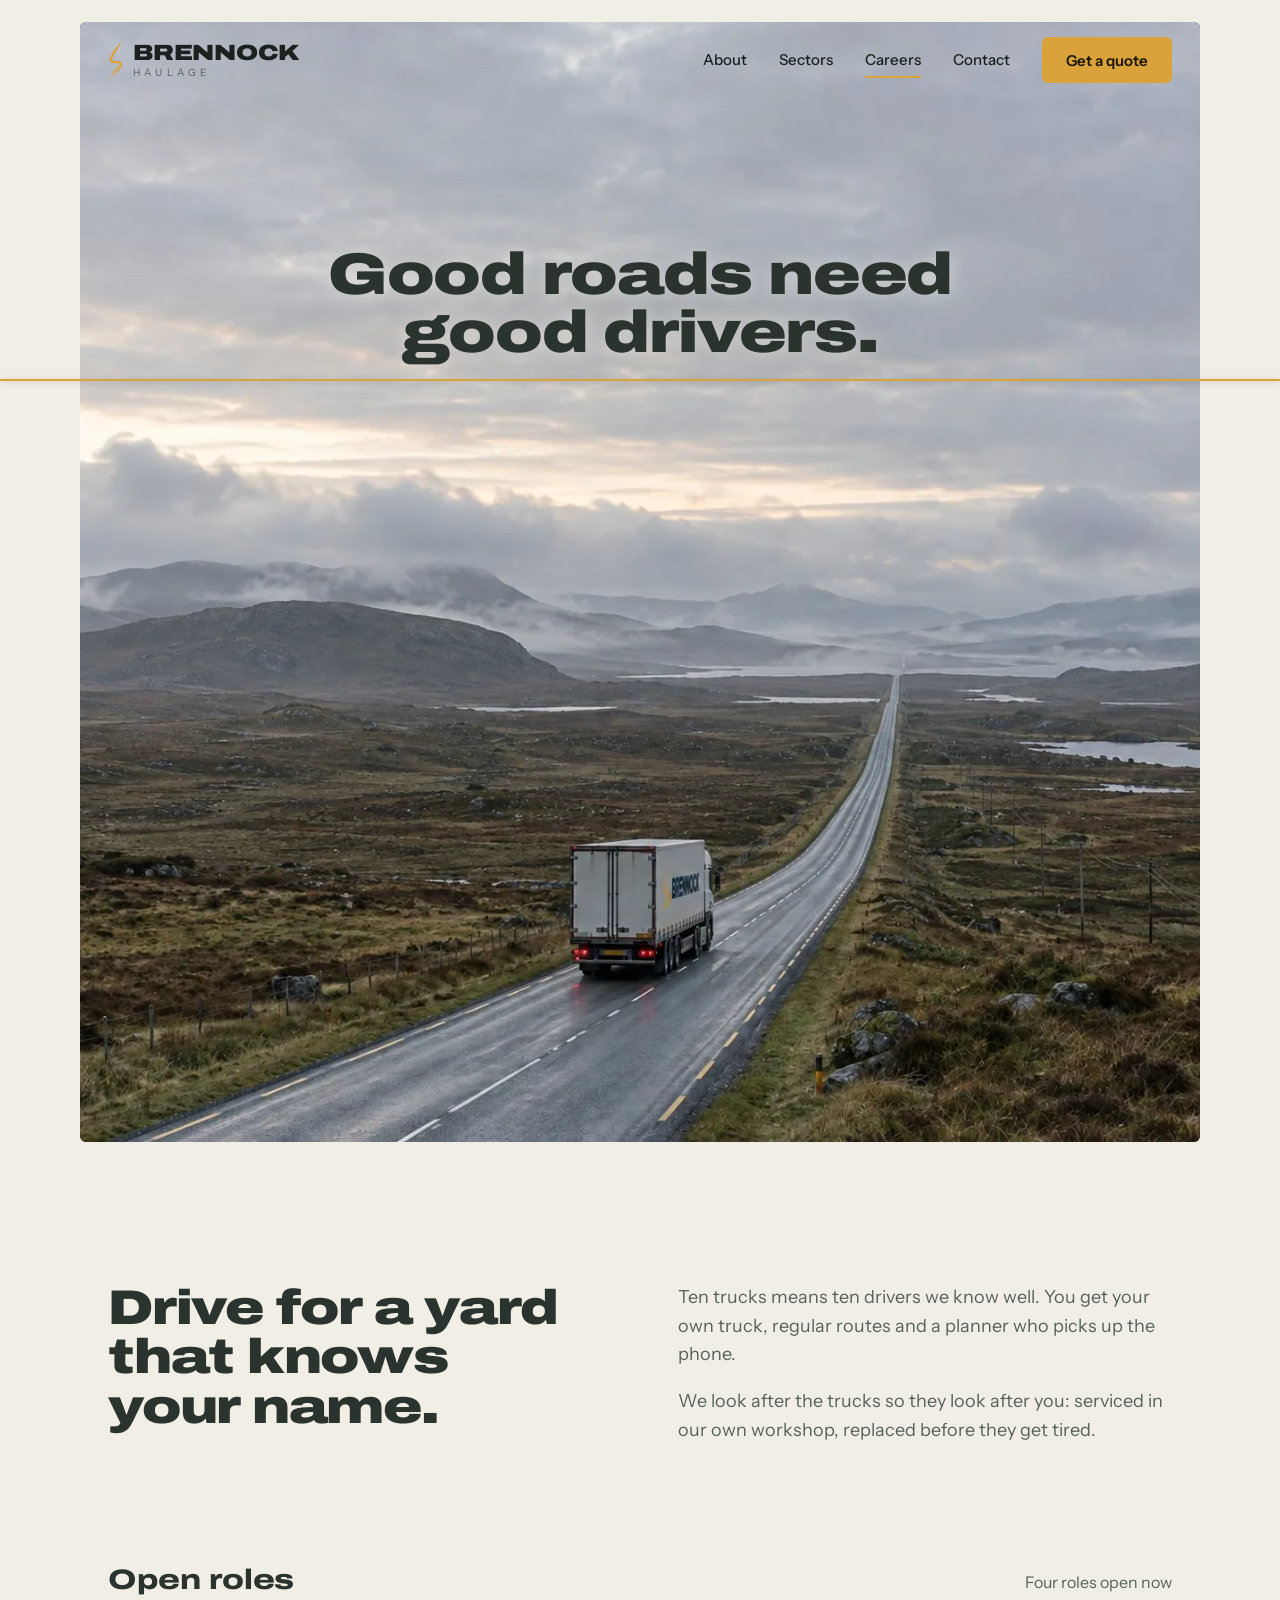
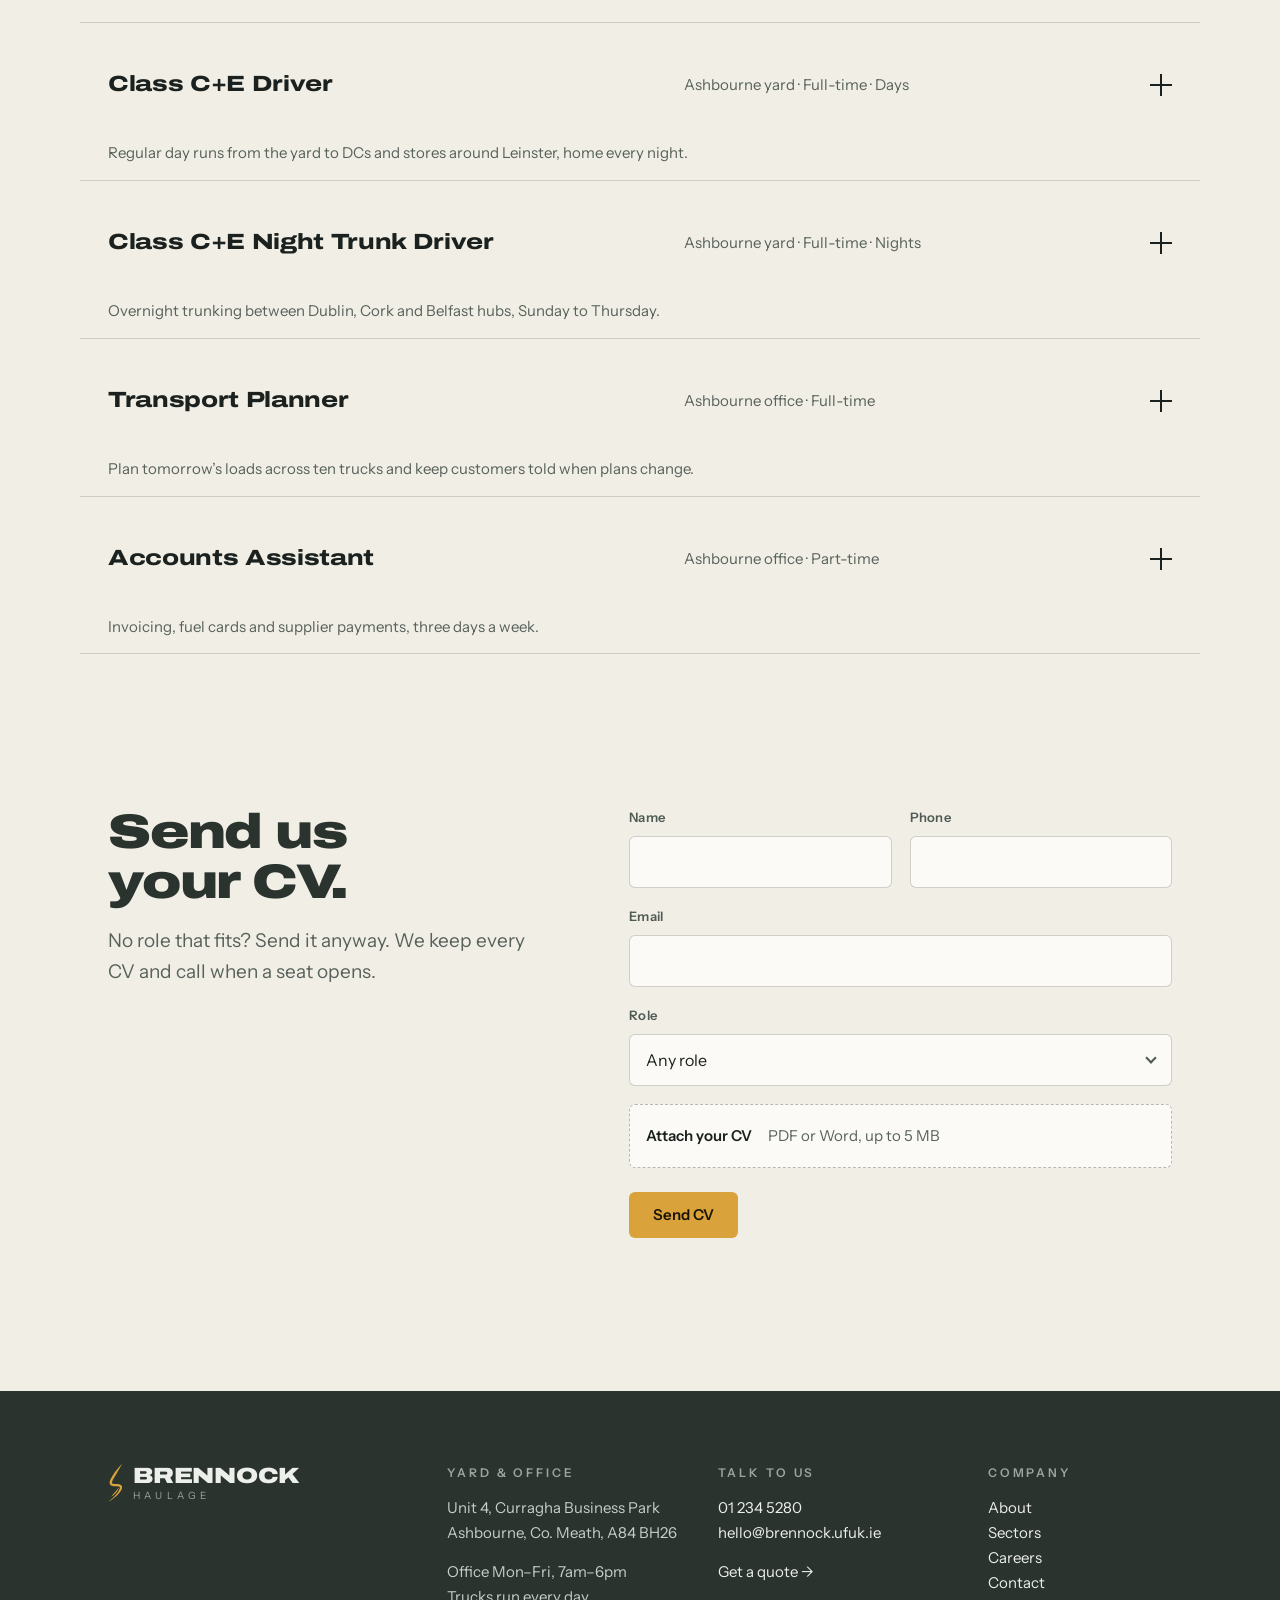
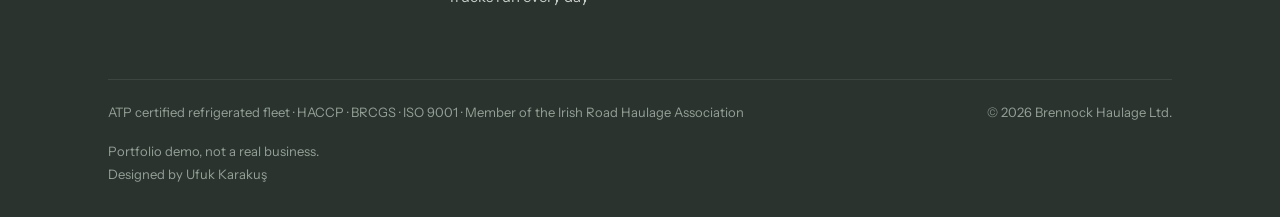
==== commit 3dd1f0ab: "Sectors page full photos and mobile layouts Co-Authored-By: Claude Sonnet 5.5 <noreply@anthropic.com" ====
--- a/careers/index.html
+++ b/careers/index.html
@@ -228,7 +228,7 @@
     });
   });
   document.querySelectorAll('[data-role]').forEach(function (a) {
-    a.addEventListener('click', function () { document.getElementById('roleSel').value = a.dataset.role; });
+    a.addEventListener('click', function () { var s = document.getElementById('roleSel'); s.value = a.dataset.role; s.dispatchEvent(new Event('change')); });
   });
   var f = document.querySelector('.file input');
   f.addEventListener('change', function () { if (f.files[0]) document.getElementById('fileName').textContent = f.files[0].name; });
--- a/assets/site.css
+++ b/assets/site.css
@@ -155,3 +155,21 @@
 @media (prefers-reduced-motion: reduce) {
   nav, .menu-btn span, .rise, .sig .slogan, .sig .rule, header::after, .concept, .concept .box { transition: none; }
 }
+
+/* ---------- combobox: replaces every native <select>. 6px (--radius) outside; options sit in a 4px gutter so their radius is 6 - 4 = 2px ---------- */
+.combo { position: relative; display: block; width: 100%; min-width: 0; }
+.combo-native { position: absolute; width: 1px; height: 1px; opacity: 0; pointer-events: none; }
+.combo-btn { all: unset; box-sizing: border-box; display: flex; align-items: center; justify-content: space-between; gap: 12px; width: 100%; height: 52px; padding: 0 16px; border: 1px solid rgba(27,33,30,0.2); border-radius: var(--radius); background: #FBFAF6; color: var(--ink); font: 16px var(--body); font-weight: 400; letter-spacing: 0; cursor: pointer; -webkit-tap-highlight-color: transparent; transition: border-color .15s; }
+.combo-btn span { overflow: hidden; text-overflow: ellipsis; white-space: nowrap; }
+.combo-btn:hover, .combo.open .combo-btn { border-color: var(--smoke-d); }
+.combo-btn:focus:not(:focus-visible) { outline: none; }
+.combo-btn:focus-visible { outline: 2px solid var(--smoke-d); outline-offset: 3px; }
+.combo-btn i { flex: none; width: 8px; height: 8px; margin-top: -4px; border-right: 2px solid var(--smoke-d); border-bottom: 2px solid var(--smoke-d); transform: rotate(45deg); transition: transform .2s, margin .2s; }
+.combo.open .combo-btn i { margin-top: 4px; transform: rotate(-135deg); }
+.combo-list { position: absolute; left: 0; right: 0; top: calc(100% + 6px); z-index: 30; box-sizing: border-box; margin: 0; padding: 4px; list-style: none; background: #FBFAF6; border: 1px solid rgba(27,33,30,0.2); border-radius: var(--radius); box-shadow: 0 14px 32px rgba(27,33,30,0.14); max-height: calc(6 * 44px + 10px); overflow-y: auto; overscroll-behavior: contain; }
+.combo.up .combo-list { top: auto; bottom: calc(100% + 6px); }
+.combo-list[hidden] { display: none; }
+.combo-list li { display: flex; align-items: center; min-height: 44px; padding: 0 12px; border-radius: calc(var(--radius) - 4px); font: 16px/1.3 var(--body); font-weight: 400; letter-spacing: 0; color: var(--ink); cursor: pointer; }
+.combo-list li.act { background: var(--page-2); }
+.combo-list li[aria-selected="true"] { background: var(--smoke-dd); color: #fff; }
+.combo-list li[aria-disabled="true"] { opacity: .45; cursor: default; background: none; }
